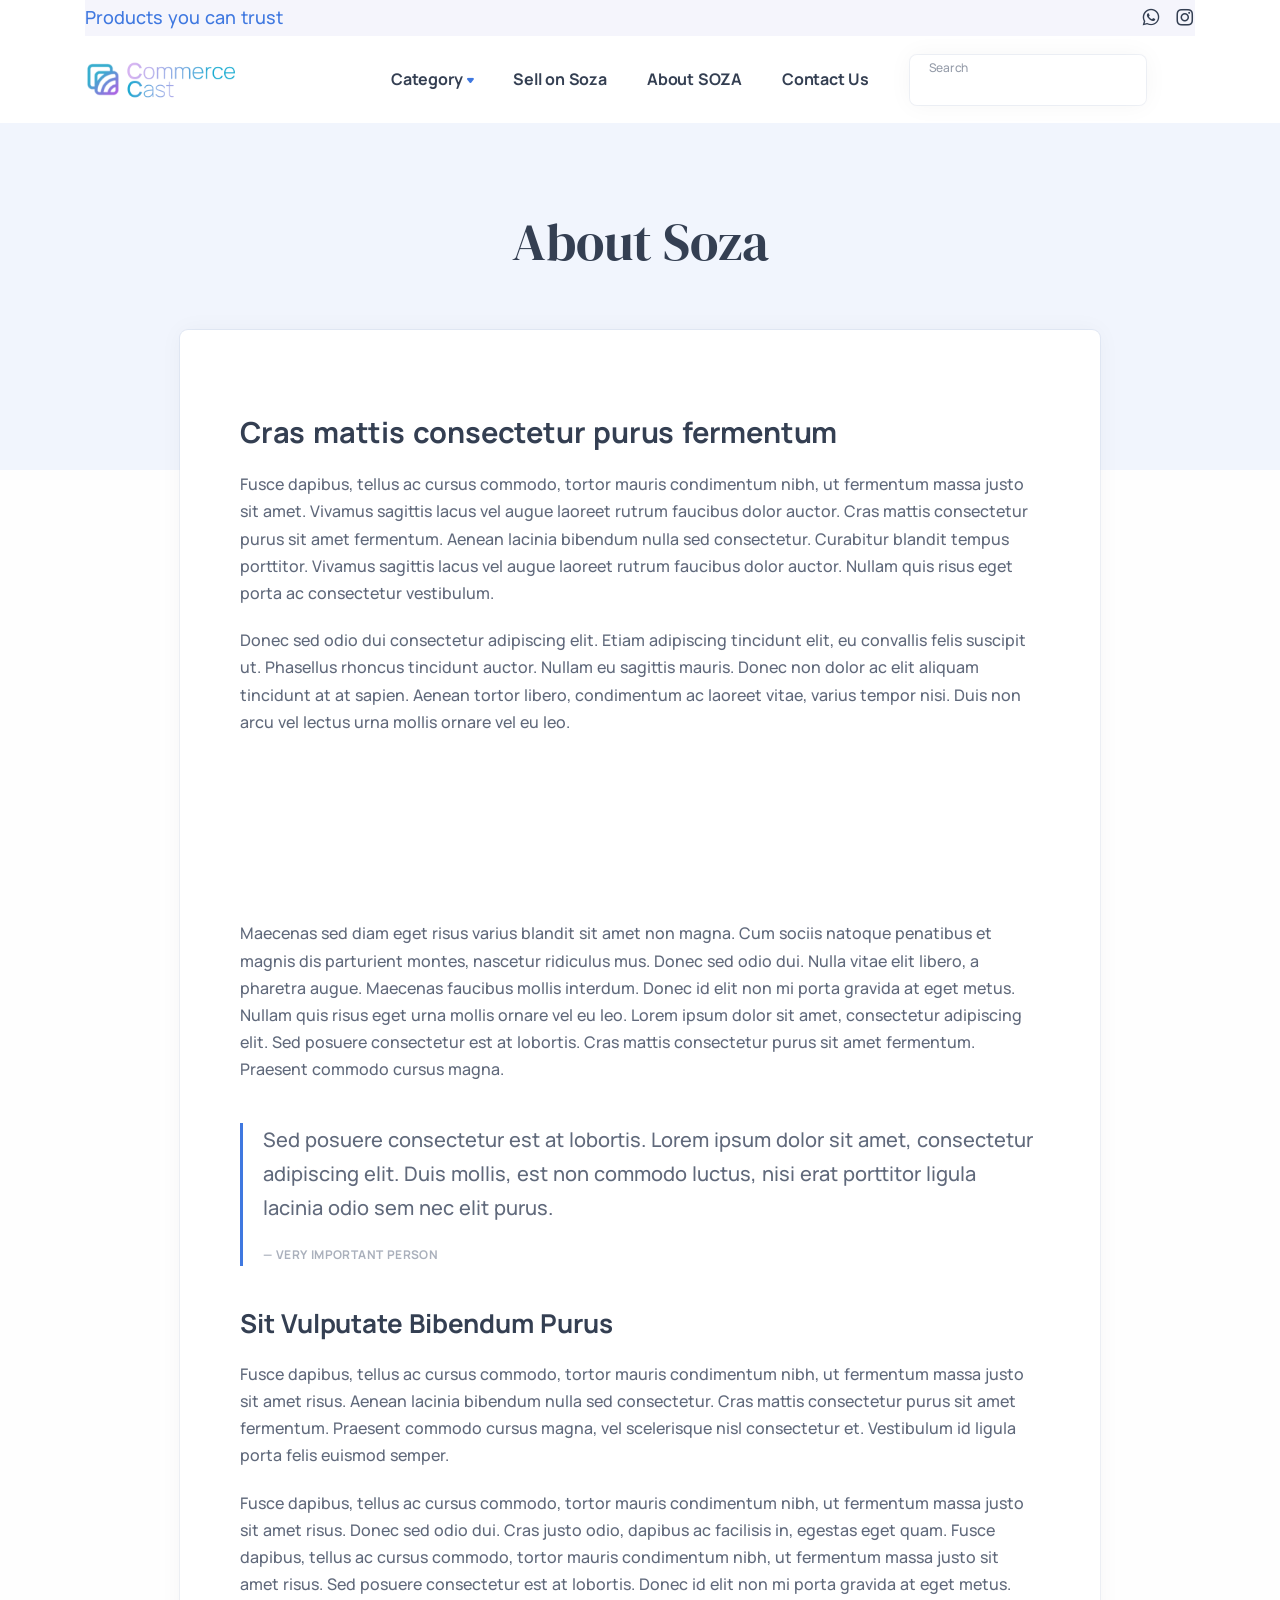
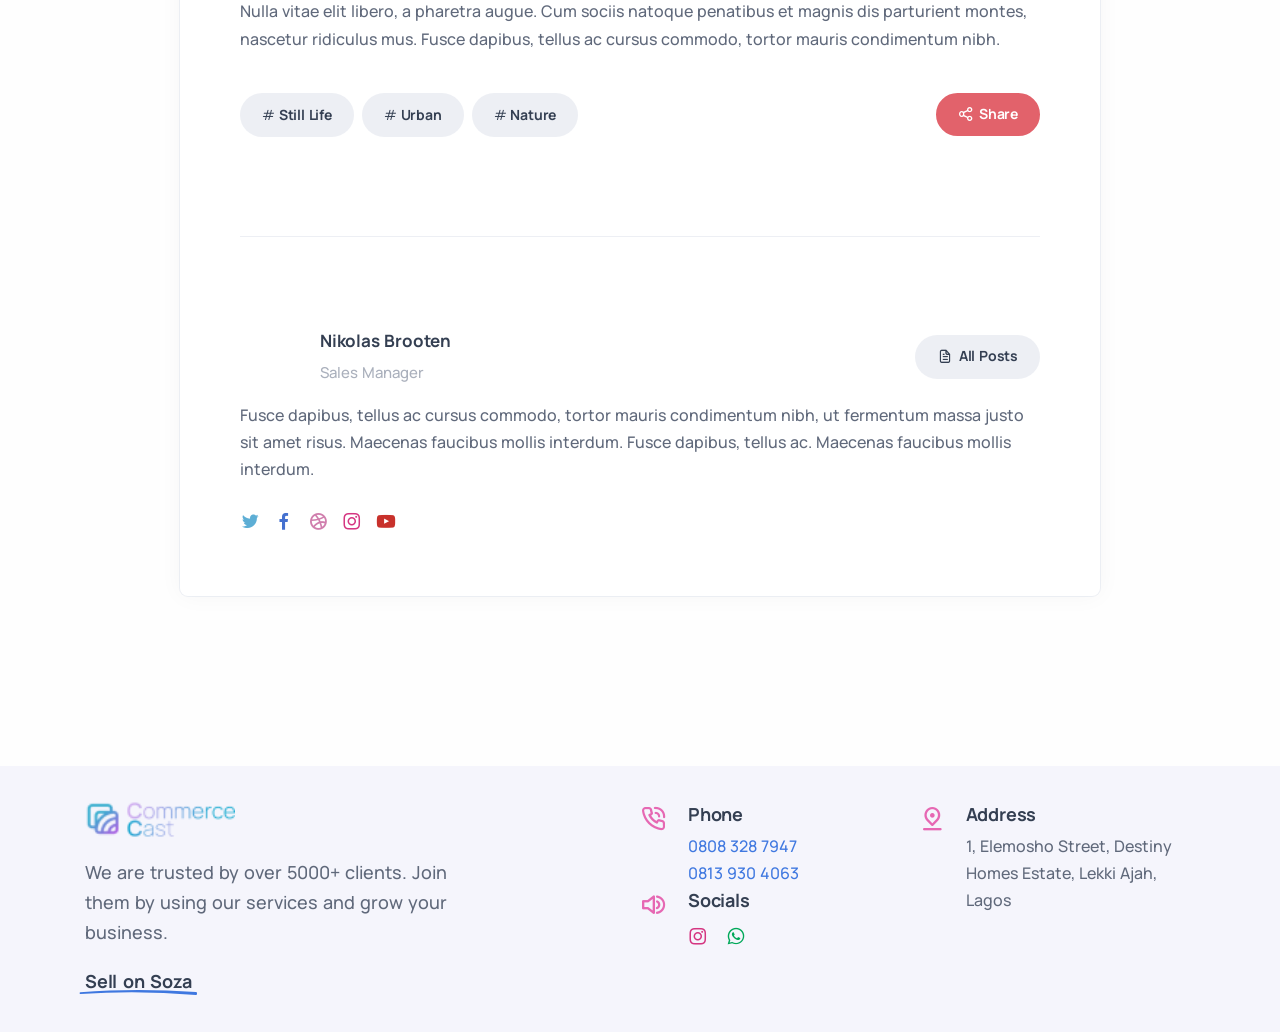
==== about.html @ 7517c885 "rugs" ====
<!DOCTYPE html>
<html lang="en">

<head>
  <meta charset="utf-8">
  <meta name="viewport" content="width=device-width, initial-scale=1.0">
  <meta name="description" content="Source for your quality and affordable furniture plus home aesthetic decorations all at SOZA online furniture and Interior Decoration">
  <meta name="keywords" content="">
  <meta name="author" content="Rayyan Technologies">
  <title>About SOZA Online Furniture and Interior Decoration</title>
  <link rel="shortcut icon" href="./assets/img/favicon.png">
  <link rel="stylesheet" href="./assets/css/plugins.css">
  <link rel="stylesheet" href="./assets/css/style.css">
  <link rel="stylesheet" href="./assets/css/colors/violet.css">
  <link rel="preload" href="./assets/css/fonts/dm.css" as="style" onload="this.rel='stylesheet'">
</head>
<body>
  <div class="content-wrapper">
      <nav class="navbar navbar-expand-lg classic navbar-light navbar-bg-light">
        <div class="container flex-column">
          <div class="bg-soft-purple topbar d-flex flex-row w-100 justify-content-between align-items-center">
            <div class=" align-items-center">
              <a class="lead" href="https://shop.soza.ng">Products you can trust</a>
            </div>
            <div class="navbar-other ms-auto">
              <ul class="navbar-nav flex-row align-items-center" data-sm-skip="true">
                <nav class="nav social social-muted justify-content-end text-end">
                  <a  href="https://wa.me/2348139304063" target="_blank"><i class="uil uil-whatsapp"></i></a>
                  <a  href="https://instagram.com/soza_furniture.interior_deco/" target="_blank"><i class="uil uil-instagram"></i></a>
                </nav>
              </ul>
              <!-- /.navbar-nav -->
            </div>
            <!-- /.navbar-other -->
          </div>
          <!-- /.d-flex -->
          <div class="navbar-collapse-wrapper d-flex w-100 flex-row justify-content-between flex-nowrap  align-items-center">
            <div class="navbar-brand w-100">
              <a href="./index.html">
                <img src="./assets/img/logo@2x.png" srcset="./assets/img/logo@2x.png 2x" width="150px" alt="" />
              </a>
            </div>
            <div class="navbar-collapse offcanvas-nav">
              <div class="offcanvas-header d-lg-none d-xl-none">
                <a href="./index.html"><img src="./assets/img/logo-light.png" width="150px" alt="" /></a>
                <button type="button" class="btn-close btn-close-white offcanvas-close offcanvas-nav-close" aria-label="Close"></button>
              </div>
              <ul class="navbar-nav">
                <li class="nav-item dropdown"><a class="nav-link dropdown-toggle" href="#">Category</a>
                  <ul class="dropdown-menu">
                    <li class="nav-item"><a class="dropdown-item" target="_blank" href="https://shop.soza.ng/browse/sofas">Sofa</a></li>
                    <li class="nav-item"><a class="dropdown-item" target="_blank" href="https://shop.soza.ng/browse/beddings">Beddings</a></li>
                    <li class="nav-item"><a class="dropdown-item" target="_blank" href="https://shop.soza.ng/browse/kitchen carbinets">Kitchen Cabinets</a></li>
                    <li class="nav-item"><a class="dropdown-item" target="_blank" href="https://shop.soza.ng/browse/wall panels">Wall Panels</a></li>
                    <li class="nav-item"><a class="dropdown-item" target="_blank" href="https://shop.soza.ng/browse/curtains">Curtains</a></li>
                    <li class="nav-item"><a class="dropdown-item" target="_blank" href="https://shop.soza.ng/browse/bar furniture">Bar Furnitures</a></li>
                    <li class="nav-item"><a class="dropdown-item" target="_blank" href="https://shop.soza.ng/browse/rugs">Rugs / Carpets</a></li>
                    <li class="nav-item"><a class="dropdown-item" target="_blank" href="https://shop.soza.ng/browse/interiors">Interiors</a></li>
                    <li class="nav-item"><a class="dropdown-item" target="_blank" href="https://shop.soza.ng/browse/exteriors">Exteriors</a></li>
                    <li class="nav-item"><a class="dropdown-item" target="_blank" href="https://shop.soza.ng/browse/closet">Closet</a></li>
                  </ul>
                </li>
                <li class="nav-item"><a class="nav-link" href="https://docs.google.com/forms/d/e/1FAIpQLSfWL0GDre72GQpcej2T_8bPxFqpRpxv0_I3BaxvBbMCXm9RNA/viewform" target="_blank">Sell on Soza</a></li>
                <li class="nav-item"><a class="nav-link" href="#">About SOZA</a></li>
                <li class="nav-item"><a class="scroll nav-link" href="#contact">Contact Us</a></li>
              </ul>
              <!-- /.navbar-nav -->
            </div>
            <!-- /.navbar-collapse -->
            <div class="navbar-other ms-lg-4 w-100">
              <ul class="navbar-nav flex-row align-items-center ms-auto" data-sm-skip="true">
                <form class="col-10 form-floating" action="https://shop.soza.ng/search/">
                  <input id="textInputExample" name="q" type="search" class="form-control">
                  <label for="textInputExample">Search</label>
                </form>
                <!-- /.form-floating -->
                <!-- <li class="nav-item ps-2"><a class="nav-link" data-toggle="offcanvas-info"><i class="uil uil-info-circle"></i></a></li> -->
                
                <li class="nav-item d-lg-none">
                  <div class="navbar-hamburger"><button class="hamburger animate plain" data-toggle="offcanvas-nav"><span></span></button></div>
                </li>
              </ul>
              <!-- /.navbar-nav -->
            </div>
            <!-- /.navbar-other -->
          </div>
        </div>
        <!-- /.container -->
      </nav>
        <!-- /.navbar --> 
    <section class="wrapper bg-soft-primary">
      <div class="container pt-10 pb-19 pt-md-14 pb-md-20 text-center">
        <div class="row">
          <div class="col-md-10 col-xl-8 mx-auto">
            <div class="post-header">
              <!-- /.post-category -->
              <h1 class="display-1 mb-0">About Soza</h1>
              <!-- /.post-meta -->
            </div>
            <!-- /.post-header -->
          </div>
          <!-- /column -->
        </div>
        <!-- /.row -->
      </div>
      <!-- /.container -->
    </section>
    <!-- /section -->
    <section class="wrapper bg-light">
      <div class="container pb-14 pb-md-16">
        <div class="row">
          <div class="col-lg-10 mx-auto">
            <div class="blog single mt-n17">
              <div class="card">
                <figure class="card-img-top"><img src="./assets/img/photos/b1.jpg" alt="" /></figure>
                <div class="card-body">
                  <div class="classic-view">
                    <article class="post">
                      <div class="post-content mb-5">
                        <h2 class="h1 mb-4">Cras mattis consectetur purus fermentum</h2>
                        <p>Fusce dapibus, tellus ac cursus commodo, tortor mauris condimentum nibh, ut fermentum massa justo sit amet. Vivamus sagittis lacus vel augue laoreet rutrum faucibus dolor auctor. Cras mattis consectetur purus sit amet fermentum. Aenean lacinia bibendum nulla sed consectetur. Curabitur blandit tempus porttitor. Vivamus sagittis lacus vel augue laoreet rutrum faucibus dolor auctor. Nullam quis risus eget porta ac consectetur vestibulum.</p>
                        <p>Donec sed odio dui consectetur adipiscing elit. Etiam adipiscing tincidunt elit, eu convallis felis suscipit ut. Phasellus rhoncus tincidunt auctor. Nullam eu sagittis mauris. Donec non dolor ac elit aliquam tincidunt at at sapien. Aenean tortor libero, condimentum ac laoreet vitae, varius tempor nisi. Duis non arcu vel lectus urna mollis ornare vel eu leo.</p>
                        <div class="row g-6 mt-3 mb-10">
                          <div class="col-md-6">
                            <figure class="hover-scale rounded cursor-dark"><a href="./assets/img/photos/b8-full.jpg" data-glightbox="title: Heading; description: Purus Vulputate Sem Tellus Quam" data-gallery="post"> <img src="./assets/img/photos/b8.jpg" alt="" /></a></figure>
                          </div>
                          <!--/column -->
                          <div class="col-md-6">
                            <figure class="hover-scale rounded cursor-dark"><a href="./assets/img/photos/b9-full.jpg" data-glightbox data-gallery="post"> <img src="./assets/img/photos/b9.jpg" alt="" /></a></figure>
                          </div>
                          <!--/column -->
                          <div class="col-md-6">
                            <figure class="hover-scale rounded cursor-dark"><a href="./assets/img/photos/b10-full.jpg" data-glightbox data-gallery="post"> <img src="./assets/img/photos/b10.jpg" alt="" /></a></figure>
                          </div>
                          <!--/column -->
                          <div class="col-md-6">
                            <figure class="hover-scale rounded cursor-dark"><a href="./assets/img/photos/b11-full.jpg" data-glightbox data-gallery="post"> <img src="./assets/img/photos/b11.jpg" alt="" /></a></figure>
                          </div>
                          <!--/column -->
                        </div>
                        <!-- /.row -->
                        <p>Maecenas sed diam eget risus varius blandit sit amet non magna. Cum sociis natoque penatibus et magnis dis parturient montes, nascetur ridiculus mus. Donec sed odio dui. Nulla vitae elit libero, a pharetra augue. Maecenas faucibus mollis interdum. Donec id elit non mi porta gravida at eget metus. Nullam quis risus eget urna mollis ornare vel eu leo. Lorem ipsum dolor sit amet, consectetur adipiscing elit. Sed posuere consectetur est at lobortis. Cras mattis consectetur purus sit amet fermentum. Praesent commodo cursus magna.</p>
                        <blockquote class="fs-lg my-8">
                          <p>Sed posuere consectetur est at lobortis. Lorem ipsum dolor sit amet, consectetur adipiscing elit. Duis mollis, est non commodo luctus, nisi erat porttitor ligula lacinia odio sem nec elit purus.</p>
                          <footer class="blockquote-footer">Very important person</footer>
                        </blockquote>
                        <h3 class="h2 mb-4">Sit Vulputate Bibendum Purus</h3>
                        <p>Fusce dapibus, tellus ac cursus commodo, tortor mauris condimentum nibh, ut fermentum massa justo sit amet risus. Aenean lacinia bibendum nulla sed consectetur. Cras mattis consectetur purus sit amet fermentum. Praesent commodo cursus magna, vel scelerisque nisl consectetur et. Vestibulum id ligula porta felis euismod semper.</p>
                        <p>Fusce dapibus, tellus ac cursus commodo, tortor mauris condimentum nibh, ut fermentum massa justo sit amet risus. Donec sed odio dui. Cras justo odio, dapibus ac facilisis in, egestas eget quam. Fusce dapibus, tellus ac cursus commodo, tortor mauris condimentum nibh, ut fermentum massa justo sit amet risus. Sed posuere consectetur est at lobortis. Donec id elit non mi porta gravida at eget metus. Nulla vitae elit libero, a pharetra augue. Cum sociis natoque penatibus et magnis dis parturient montes, nascetur ridiculus mus. Fusce dapibus, tellus ac cursus commodo, tortor mauris condimentum nibh.</p>
                      </div>
                      <!-- /.post-content -->
                      <div class="post-footer d-md-flex flex-md-row justify-content-md-between align-items-center mt-8">
                        <div>
                          <ul class="list-unstyled tag-list mb-0">
                            <li><a href="#" class="btn btn-soft-ash btn-sm rounded-pill mb-0">Still Life</a></li>
                            <li><a href="#" class="btn btn-soft-ash btn-sm rounded-pill mb-0">Urban</a></li>
                            <li><a href="#" class="btn btn-soft-ash btn-sm rounded-pill mb-0">Nature</a></li>
                          </ul>
                        </div>
                        <div class="mb-0 mb-md-2">
                          <div class="dropdown share-dropdown btn-group">
                            <button class="btn btn-sm btn-red rounded-pill btn-icon btn-icon-start dropdown-toggle mb-0 me-0" data-bs-toggle="dropdown" aria-haspopup="true" aria-expanded="false">
                              <i class="uil uil-share-alt"></i> Share </button>
                            <div class="dropdown-menu">
                              <a class="dropdown-item" href="#"><i class="uil uil-twitter"></i>Twitter</a>
                              <a class="dropdown-item" href="#"><i class="uil uil-facebook-f"></i>Facebook</a>
                              <a class="dropdown-item" href="#"><i class="uil uil-linkedin"></i>Linkedin</a>
                            </div>
                            <!--/.dropdown-menu -->
                          </div>
                          <!--/.share-dropdown -->
                        </div>
                      </div>
                      <!-- /.post-footer -->
                    </article>
                    <!-- /.post -->
                  </div>
                  <!-- /.classic-view -->
                  <hr />
                  <div class="author-info d-md-flex align-items-center mb-3">
                    <div class="d-flex align-items-center">
                      <figure class="user-avatar"><img class="rounded-circle" alt="" src="./assets/img/avatars/u5.jpg" /></figure>
                      <div>
                        <h6><a href="#" class="link-dark">Nikolas Brooten</a></h6>
                        <span class="post-meta fs-15">Sales Manager</span>
                      </div>
                    </div>
                    <div class="mt-3 mt-md-0 ms-auto">
                      <a href="#" class="btn btn-sm btn-soft-ash rounded-pill btn-icon btn-icon-start mb-0"><i class="uil uil-file-alt"></i> All Posts</a>
                    </div>
                  </div>
                  <!-- /.author-info -->
                  <p>Fusce dapibus, tellus ac cursus commodo, tortor mauris condimentum nibh, ut fermentum massa justo sit amet risus. Maecenas faucibus mollis interdum. Fusce dapibus, tellus ac. Maecenas faucibus mollis interdum.</p>
                  <nav class="nav social">
                    <a href="#"><i class="uil uil-twitter"></i></a>
                    <a href="#"><i class="uil uil-facebook-f"></i></a>
                    <a href="#"><i class="uil uil-dribbble"></i></a>
                    <a href="#"><i class="uil uil-instagram"></i></a>
                    <a href="#"><i class="uil uil-youtube"></i></a>
                  </nav>
                  <!-- /.social -->
                </div>
                <!-- /.card-body -->
              </div>
              <!-- /.card -->
            </div>
            <!-- /.blog -->
          </div>
          <!-- /column -->
        </div>
        <!-- /.row -->
      </div>
      <!-- /.container -->
    </section>
    <!-- /section -->
  </div>
  <!-- /.content-wrapper -->
      <footer class="wrapper bg-soft-purple mt-10" id="contact">
        <div class="container py-7">
          <div class="row gx-lg-0 gy-6">
            <div class="col-lg-4">
              <div class="widget">
                <img class="mb-4" src="./assets/img/logo.png" width="150px" alt="" />
                <p class="lead">We are trusted by over 5000+ clients. Join them by using our services and grow your business.</p>
                <a class="mb-0 h5 underline-3 style-3" href="https://docs.google.com/forms/d/e/1FAIpQLSfWL0GDre72GQpcej2T_8bPxFqpRpxv0_I3BaxvBbMCXm9RNA/viewform" target="_blank"><i class="uil uil-cash"></i> Sell on Soza</a>
              </div>
              <!-- /.widget -->
            </div>
            <!-- /column -->
            <div class="col-lg-3 offset-lg-2">
              <div class="widget">
                <div class="d-flex flex-row">
                  <div>
                    <div class="icon text-fuchsia fs-28 me-4 mt-n1"> <i class="uil uil-phone-volume"></i> </div>
                  </div>
                  <div>
                    <h5 class="mb-1">Phone</h5>
                    <p class="mb-0"><a href="tel:08083287947">0808 328 7947</a><br /><a href="https://wa.me/2348139304063" target="_blank">0813 930 4063</a></p>
                  </div>
                </div>
                <!--/div -->
                <div class="d-flex flex-row">
                  <div>
                    <div class="icon text-fuchsia fs-28 me-4 mt-n1"> <i class="uil uil-volume-up"></i> </div>
                  </div>
                  <div>
                    <h5 class="mb-1">Socials</h5>
                    <p class="mb-0 social"><a href="https://instagram.com/soza_furniture.interior_deco/"  target="_blank"><i class="uil uil-instagram"></i></a> <a href="https://wa.me/2348139304063" target="_blank"><i class="uil uil-whatsapp"></i></a></p>
                  </div>
                </div>
                <!--/div -->
              </div>
              <!-- /.widget -->
            </div>
            <!-- /column -->
            <div class="col-lg-3">
              <div class="widget">
                <div class="d-flex flex-row">
                  <div>
                    <div class="icon text-fuchsia fs-28 me-4 mt-n1"> <i class="uil uil-location-pin-alt"></i> </div>
                  </div>
                  <div class="align-self-start justify-content-start">
                    <h5 class="mb-1">Address</h5>
                    <address>1, Elemosho Street, Destiny Homes Estate, Lekki Ajah, Lagos</address>
                  </div>
                </div>
                <!--/div -->
              </div>
              <!-- /.widget -->
            </div>
            <!-- /column -->
          </div>
          <!--/.row -->
          <!-- <hr class="mt-13 mt-md-14 mb-7" />
          <div class="d-md-flex align-items-center justify-content-between">
            <p class="mb-2 mb-lg-0">© 2021 Sandbox. All rights reserved.</p>
            <nav class="nav social social-muted mb-0 text-md-end">
              <a href="#"><i class="uil uil-twitter"></i></a>
              <a href="#"><i class="uil uil-facebook-f"></i></a>
              <a href="#"><i class="uil uil-dribbble"></i></a>
              <a href="#"><i class="uil uil-instagram"></i></a>
              <a href="#"><i class="uil uil-youtube"></i></a>
            </nav>
          </div> -->
        </div>
        <!-- /.container -->
      </footer>


    <!-- https://fakeimg.pl/280x400/ddd/000/?text=Tables&font=lobster -->
  <div class="progress-wrap">
    <svg class="progress-circle svg-content" width="100%" height="100%" viewBox="-1 -1 102 102">
      <path d="M50,1 a49,49 0 0,1 0,98 a49,49 0 0,1 0,-98" />
    </svg>
  </div>
  <script src="./assets/js/bootstrap.bundle.min.js"></script>
  <script src="./assets/js/jquery.min.js"></script>
  <script src="./assets/js/plugins.js"></script>
  <script src="./assets/js/theme.js"></script>
</body>

</html>
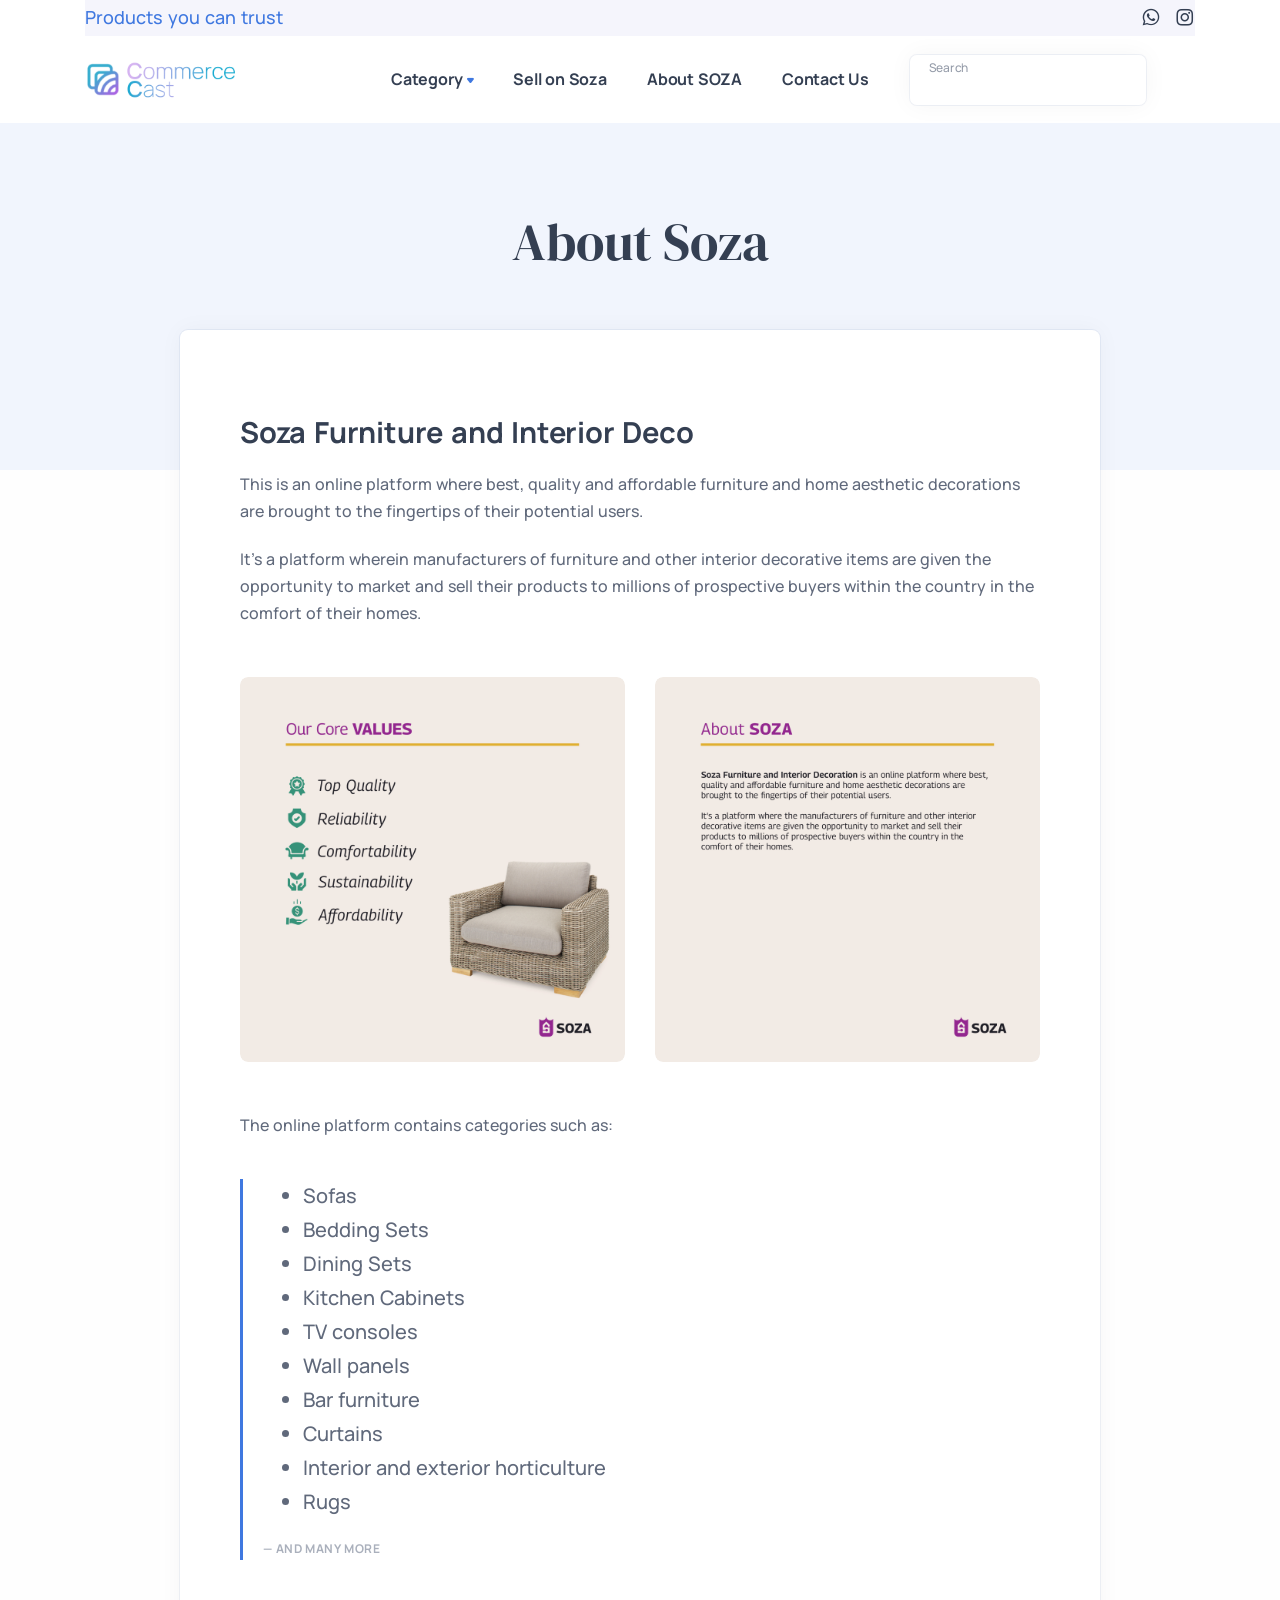
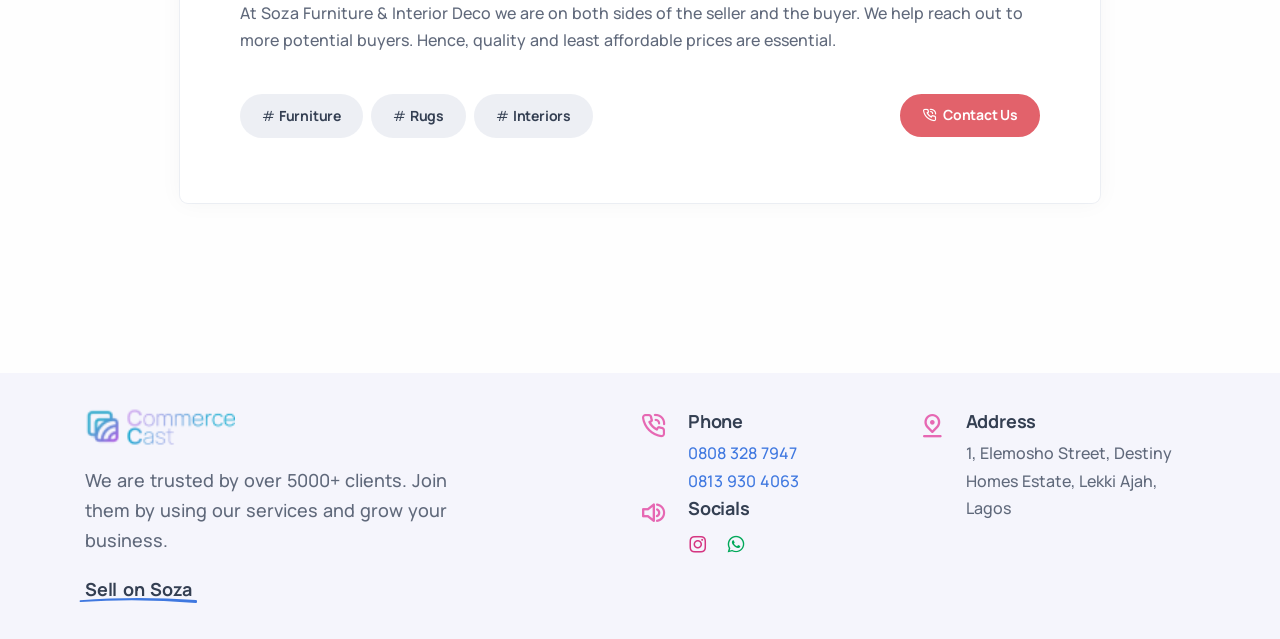
==== commit f3765651: "about" ====
--- a/about.html
+++ b/about.html
@@ -117,54 +117,58 @@
                   <div class="classic-view">
                     <article class="post">
                       <div class="post-content mb-5">
-                        <h2 class="h1 mb-4">Cras mattis consectetur purus fermentum</h2>
-                        <p>Fusce dapibus, tellus ac cursus commodo, tortor mauris condimentum nibh, ut fermentum massa justo sit amet. Vivamus sagittis lacus vel augue laoreet rutrum faucibus dolor auctor. Cras mattis consectetur purus sit amet fermentum. Aenean lacinia bibendum nulla sed consectetur. Curabitur blandit tempus porttitor. Vivamus sagittis lacus vel augue laoreet rutrum faucibus dolor auctor. Nullam quis risus eget porta ac consectetur vestibulum.</p>
-                        <p>Donec sed odio dui consectetur adipiscing elit. Etiam adipiscing tincidunt elit, eu convallis felis suscipit ut. Phasellus rhoncus tincidunt auctor. Nullam eu sagittis mauris. Donec non dolor ac elit aliquam tincidunt at at sapien. Aenean tortor libero, condimentum ac laoreet vitae, varius tempor nisi. Duis non arcu vel lectus urna mollis ornare vel eu leo.</p>
+                        <h2 class="h1 mb-4">Soza Furniture and Interior Deco</h2>
+                        <p>This is an online platform where best, quality and affordable furniture and home aesthetic decorations are brought to the fingertips of their potential users. </p>
+                        <p>It's a platform wherein manufacturers of furniture  and other interior decorative items are given the opportunity to market and sell their products to millions of prospective buyers within the country in the comfort of their homes. </p>
                         <div class="row g-6 mt-3 mb-10">
                           <div class="col-md-6">
-                            <figure class="hover-scale rounded cursor-dark"><a href="./assets/img/photos/b8-full.jpg" data-glightbox="title: Heading; description: Purus Vulputate Sem Tellus Quam" data-gallery="post"> <img src="./assets/img/photos/b8.jpg" alt="" /></a></figure>
+                            <figure class="hover-scale rounded cursor-dark"><a href="./assets/img/photos/corev.jpg" data-glightbox="title: Core Values" data-gallery="post"> <img src="./assets/img/photos/corev.jpg" alt="" /></a></figure>
                           </div>
                           <!--/column -->
                           <div class="col-md-6">
-                            <figure class="hover-scale rounded cursor-dark"><a href="./assets/img/photos/b9-full.jpg" data-glightbox data-gallery="post"> <img src="./assets/img/photos/b9.jpg" alt="" /></a></figure>
-                          </div>
-                          <!--/column -->
-                          <div class="col-md-6">
-                            <figure class="hover-scale rounded cursor-dark"><a href="./assets/img/photos/b10-full.jpg" data-glightbox data-gallery="post"> <img src="./assets/img/photos/b10.jpg" alt="" /></a></figure>
-                          </div>
-                          <!--/column -->
-                          <div class="col-md-6">
-                            <figure class="hover-scale rounded cursor-dark"><a href="./assets/img/photos/b11-full.jpg" data-glightbox data-gallery="post"> <img src="./assets/img/photos/b11.jpg" alt="" /></a></figure>
+                            <figure class="hover-scale rounded cursor-dark"><a href="./assets/img/photos/about.jpg" data-glightbox data-gallery="post"> <img src="./assets/img/photos/about.jpg" alt="" /></a></figure>
                           </div>
                           <!--/column -->
                         </div>
                         <!-- /.row -->
-                        <p>Maecenas sed diam eget risus varius blandit sit amet non magna. Cum sociis natoque penatibus et magnis dis parturient montes, nascetur ridiculus mus. Donec sed odio dui. Nulla vitae elit libero, a pharetra augue. Maecenas faucibus mollis interdum. Donec id elit non mi porta gravida at eget metus. Nullam quis risus eget urna mollis ornare vel eu leo. Lorem ipsum dolor sit amet, consectetur adipiscing elit. Sed posuere consectetur est at lobortis. Cras mattis consectetur purus sit amet fermentum. Praesent commodo cursus magna.</p>
+                        <p>The online platform contains categories such as:
+</p>
                         <blockquote class="fs-lg my-8">
-                          <p>Sed posuere consectetur est at lobortis. Lorem ipsum dolor sit amet, consectetur adipiscing elit. Duis mollis, est non commodo luctus, nisi erat porttitor ligula lacinia odio sem nec elit purus.</p>
-                          <footer class="blockquote-footer">Very important person</footer>
+                          <p></p>
+                          <ul>
+                            <li>Sofas</li>
+                            <li>Bedding Sets</li>
+                            <li>Dining Sets</li>
+                            <li>Kitchen Cabinets</li>
+                            <li>TV consoles</li>
+                            <li>Wall panels</li>
+                            <li>Bar furniture</li>
+                            <li>Curtains</li>
+                            <li>Interior and exterior horticulture</li>
+                            <li>Rugs</li>
+                          </ul>
+                          <footer class="blockquote-footer">and many more</footer>
                         </blockquote>
-                        <h3 class="h2 mb-4">Sit Vulputate Bibendum Purus</h3>
-                        <p>Fusce dapibus, tellus ac cursus commodo, tortor mauris condimentum nibh, ut fermentum massa justo sit amet risus. Aenean lacinia bibendum nulla sed consectetur. Cras mattis consectetur purus sit amet fermentum. Praesent commodo cursus magna, vel scelerisque nisl consectetur et. Vestibulum id ligula porta felis euismod semper.</p>
-                        <p>Fusce dapibus, tellus ac cursus commodo, tortor mauris condimentum nibh, ut fermentum massa justo sit amet risus. Donec sed odio dui. Cras justo odio, dapibus ac facilisis in, egestas eget quam. Fusce dapibus, tellus ac cursus commodo, tortor mauris condimentum nibh, ut fermentum massa justo sit amet risus. Sed posuere consectetur est at lobortis. Donec id elit non mi porta gravida at eget metus. Nulla vitae elit libero, a pharetra augue. Cum sociis natoque penatibus et magnis dis parturient montes, nascetur ridiculus mus. Fusce dapibus, tellus ac cursus commodo, tortor mauris condimentum nibh.</p>
+                        <!-- <h3 class="h2 mb-4">Sit Vulputate Bibendum Purus</h3> -->
+                        <p>At Soza Furniture & Interior Deco we are on both sides of the seller and the buyer. We help reach out to more potential buyers. Hence, quality and least affordable prices are essential.</p>
                       </div>
                       <!-- /.post-content -->
                       <div class="post-footer d-md-flex flex-md-row justify-content-md-between align-items-center mt-8">
                         <div>
                           <ul class="list-unstyled tag-list mb-0">
-                            <li><a href="#" class="btn btn-soft-ash btn-sm rounded-pill mb-0">Still Life</a></li>
-                            <li><a href="#" class="btn btn-soft-ash btn-sm rounded-pill mb-0">Urban</a></li>
-                            <li><a href="#" class="btn btn-soft-ash btn-sm rounded-pill mb-0">Nature</a></li>
+                            <li><a href="#" class="btn btn-soft-ash btn-sm rounded-pill mb-0">Furniture</a></li>
+                            <li><a href="#" class="btn btn-soft-ash btn-sm rounded-pill mb-0">Rugs</a></li>
+                            <li><a href="#" class="btn btn-soft-ash btn-sm rounded-pill mb-0">Interiors</a></li>
                           </ul>
                         </div>
                         <div class="mb-0 mb-md-2">
                           <div class="dropdown share-dropdown btn-group">
                             <button class="btn btn-sm btn-red rounded-pill btn-icon btn-icon-start dropdown-toggle mb-0 me-0" data-bs-toggle="dropdown" aria-haspopup="true" aria-expanded="false">
-                              <i class="uil uil-share-alt"></i> Share </button>
+                              <i class="uil uil-phone-volume"></i> Contact Us </button>
                             <div class="dropdown-menu">
-                              <a class="dropdown-item" href="#"><i class="uil uil-twitter"></i>Twitter</a>
-                              <a class="dropdown-item" href="#"><i class="uil uil-facebook-f"></i>Facebook</a>
-                              <a class="dropdown-item" href="#"><i class="uil uil-linkedin"></i>Linkedin</a>
+                              <a class="dropdown-item" href="https://wa.me/2348139304063" target="_blank"><i class="uil uil-whatsapp"></i>Whatsapp</a>
+                              <a class="dropdown-item" href="tel:08083287947"><i class="uil uil-phone"></i>Phone</a>
+                              <a class="dropdown-item" href="https://instagram.com/soza_furniture.interior_deco/" target="_blank"><i class="uil uil-instagram"></i>Instagram</a>
                             </div>
                             <!--/.dropdown-menu -->
                           </div>
@@ -175,30 +179,6 @@
                     </article>
                     <!-- /.post -->
                   </div>
-                  <!-- /.classic-view -->
-                  <hr />
-                  <div class="author-info d-md-flex align-items-center mb-3">
-                    <div class="d-flex align-items-center">
-                      <figure class="user-avatar"><img class="rounded-circle" alt="" src="./assets/img/avatars/u5.jpg" /></figure>
-                      <div>
-                        <h6><a href="#" class="link-dark">Nikolas Brooten</a></h6>
-                        <span class="post-meta fs-15">Sales Manager</span>
-                      </div>
-                    </div>
-                    <div class="mt-3 mt-md-0 ms-auto">
-                      <a href="#" class="btn btn-sm btn-soft-ash rounded-pill btn-icon btn-icon-start mb-0"><i class="uil uil-file-alt"></i> All Posts</a>
-                    </div>
-                  </div>
-                  <!-- /.author-info -->
-                  <p>Fusce dapibus, tellus ac cursus commodo, tortor mauris condimentum nibh, ut fermentum massa justo sit amet risus. Maecenas faucibus mollis interdum. Fusce dapibus, tellus ac. Maecenas faucibus mollis interdum.</p>
-                  <nav class="nav social">
-                    <a href="#"><i class="uil uil-twitter"></i></a>
-                    <a href="#"><i class="uil uil-facebook-f"></i></a>
-                    <a href="#"><i class="uil uil-dribbble"></i></a>
-                    <a href="#"><i class="uil uil-instagram"></i></a>
-                    <a href="#"><i class="uil uil-youtube"></i></a>
-                  </nav>
-                  <!-- /.social -->
                 </div>
                 <!-- /.card-body -->
               </div>
